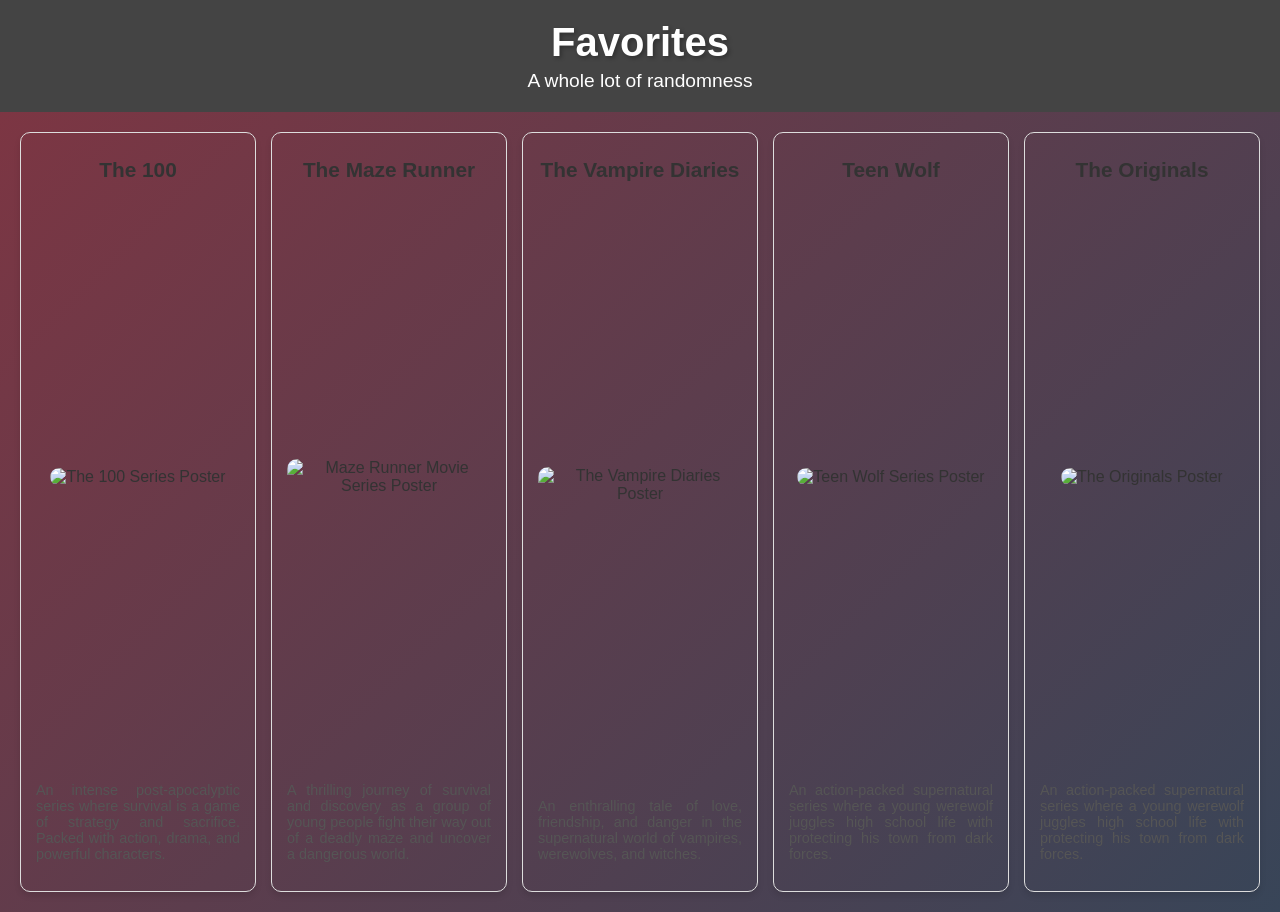
==== index.html @ d13589fd "Update index.html" ====
<!DOCTYPE html>
<html lang="en">
<head>
	<meta charset="UTF-8">
	<meta name="viewport" content="width=device-width, initial-scale=1.0">
	<title>My Favorite</title>
	<link rel="stylesheet" href="styles.css">
</head>
<body>
	<header>
		<h1>Favorites</h1>
		<p>A whole lot of randomness</p>
	</header>
	<main>
		<div class="grid-container">
			<section id="the-100">
				<h2>The 100</h2>
				<img src="the 100 poster.jpg" alt="The 100 Series Poster">
				<p>An intense post-apocalyptic series where survival is a game of strategy and sacrifice. Packed with action, drama, and powerful characters.</p>
			</section>
			
			<section id="maze-runner">
				<h2>The Maze Runner</h2>
				<img src="the maze runner poster.jpg" alt="Maze Runner Movie Series Poster">
				<p>A thrilling journey of survival and discovery as a group of young people fight their way out of a deadly maze and uncover a dangerous world.</p>
			</section>
	
			<section id="vampire-diaries">
				<h2>The Vampire Diaries</h2>
				<img src="the vampire diaries poster.jpg" alt="The Vampire Diaries Poster">
				<p>An enthralling tale of love, friendship, and danger in the supernatural world of vampires, werewolves, and witches.</p>
			</section>
	
			<section id="teen-wolf">
				<h2>Teen Wolf</h2>
				<img src="teen wolf poster.jpg" alt="Teen Wolf Series Poster">
				<p>An action-packed supernatural series where a young werewolf juggles high school life with protecting his town from dark forces.</p>
			</section>
	
			<section id="the-originals">
				<h2>The Originals</h2>
				<img src="the originals poster.jpg" alt="The Originals Poster">
				<p>An action-packed supernatural series where a young werewolf juggles high school life with protecting his town from dark forces.</p>
			</section>
		</div>
	</main>
</body>
</html>
---- styles.css ----
body {
  font-family: Arial, sans-serif;
  margin: 0;
  padding: 0;
  text-align: center;
  background: linear-gradient(135deg, #803542, #384558);
  color: #333;
  overflow: hidden;
}

header {
  background-color: #444;
  color: white;
  padding: 20px 0;
}

  header h1 {
  margin: 0;
  font-size: 2.5rem;
  text-shadow: 2px 2px 4px rgba(0, 0, 0, 0.3);
}

header p {
  margin: 5px 0 0;
  font-size: 1.2rem;
}

.grid-container {
  display: grid;
  grid-template-columns: repeat(auto-fit, minmax(200px, 1fr));
  gap: 15px;
  padding: 20px;
  max-width: 100vw;
  height: calc(100vh - 100px);
  overflow: hidden;
  box-sizing: border-box;
}

section {
  background: light brown ;
  border: 1px solid #ddd;
  border-radius: 10px;
  box-shadow: 0 4px 6px rgba(0, 0, 0, 0.1);
  padding: 15px;
  display: flex;
  flex-direction: column;
  justify-content: space-between;
  align-items: center;
  overflow: hidden;
}

section img {
  max-width: 100%;
  height: auto;
  border-radius: 10px;
}

section h2 {
  font-size: 1.3rem;
  margin: 10px 0 5px;
}

section p {
  font-size: 0.9rem;
  color: #555;
  text-align: justify;
}
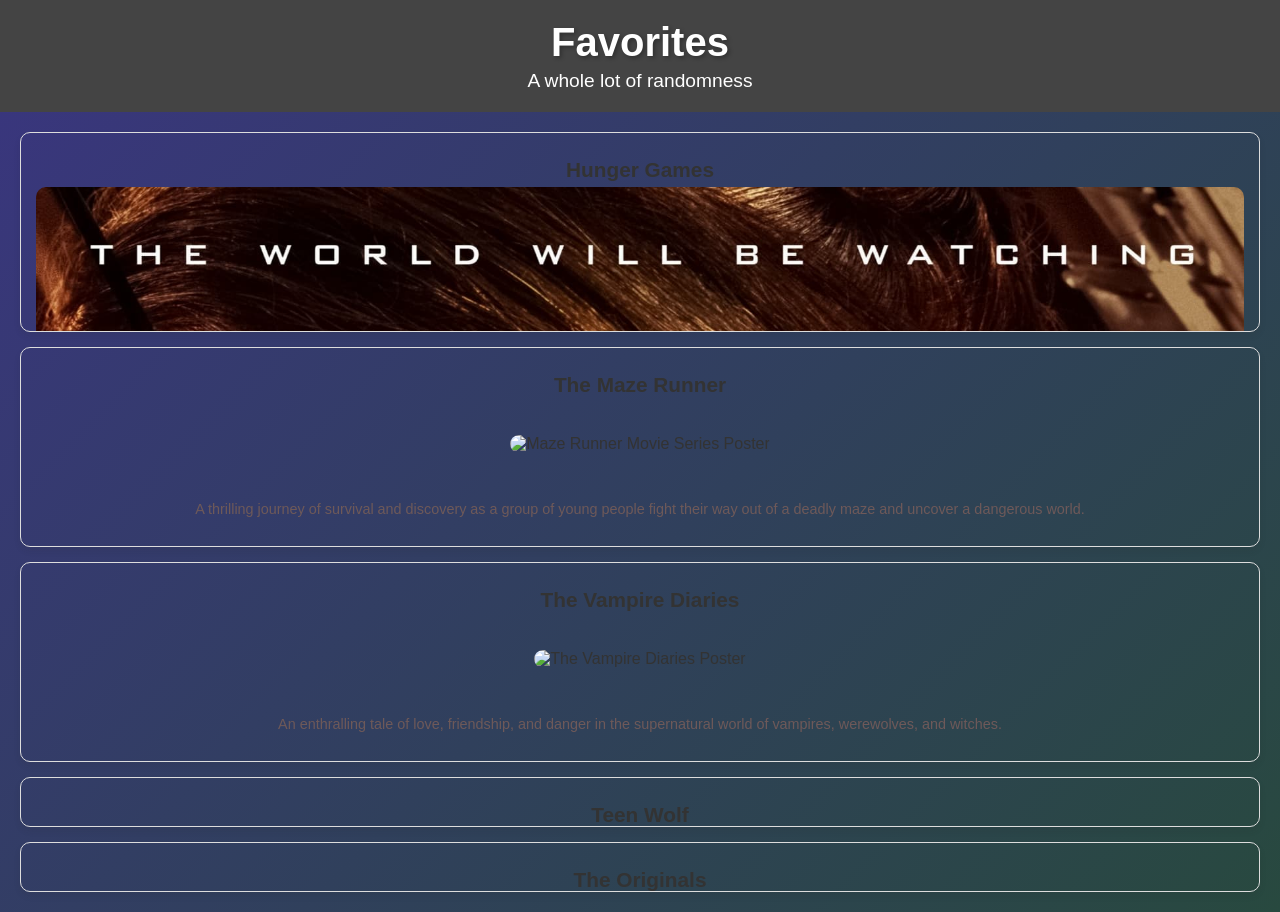
==== commit c720e8d7: "Update index.html" ====
--- a/index.html
+++ b/index.html
@@ -14,9 +14,9 @@
 	<main>
 		<div class="grid-container">
 			<section id="the-100">
-				<h2>The 100</h2>
-				<img src="the 100 poster.jpg" alt="The 100 Series Poster">
-				<p>An intense post-apocalyptic series where survival is a game of strategy and sacrifice. Packed with action, drama, and powerful characters.</p>
+				<h2>Hunger Games</h2>
+				<img src="Hunger Games.jpg" alt="Hunger Games Poster">
+				<p>In what was once North America, the Capitol of Panem maintains its hold on its 12 districts by forcing them each to select a boy and a girl, called Tributes, to compete in a nationally televised event called the Hunger Games. Every citizen must watch as the youths fight to the death until only one remains. District 12 Tribute Katniss Everdeen (Jennifer Lawrence) has little to rely on, other than her hunting skills and sharp instincts, in an arena where she must weigh survival against love.</p>
 			</section>
 			
 			<section id="maze-runner">
--- a/styles.css
+++ b/styles.css
@@ -3,7 +3,7 @@
   margin: 0;
   padding: 0;
   text-align: center;
-  background: linear-gradient(135deg, #803542, #384558);
+  background: linear-gradient(135deg, #3a3580, #28493f);
   color: #333;
   overflow: hidden;
 }
@@ -27,7 +27,7 @@
 
 .grid-container {
   display: grid;
-  grid-template-columns: repeat(auto-fit, minmax(200px, 1fr));
+  grid-template-rows: repeat(auto-fit, minmax(200px, 1fr));
   gap: 15px;
   padding: 20px;
   max-width: 100vw;
@@ -37,10 +37,10 @@
 }
 
 section {
-  background: light brown ;
+  background: light rgb(69, 42, 165) ;
   border: 1px solid #ddd;
   border-radius: 10px;
-  box-shadow: 0 4px 6px rgba(0, 0, 0, 0.1);
+  box-shadow: 0 4px 6px rgba(41, 40, 40, 0.1);
   padding: 15px;
   display: flex;
   flex-direction: column;
@@ -62,6 +62,6 @@
 
 section p {
   font-size: 0.9rem;
-  color: #555;
+  color: #6e5959;
   text-align: justify;
 }
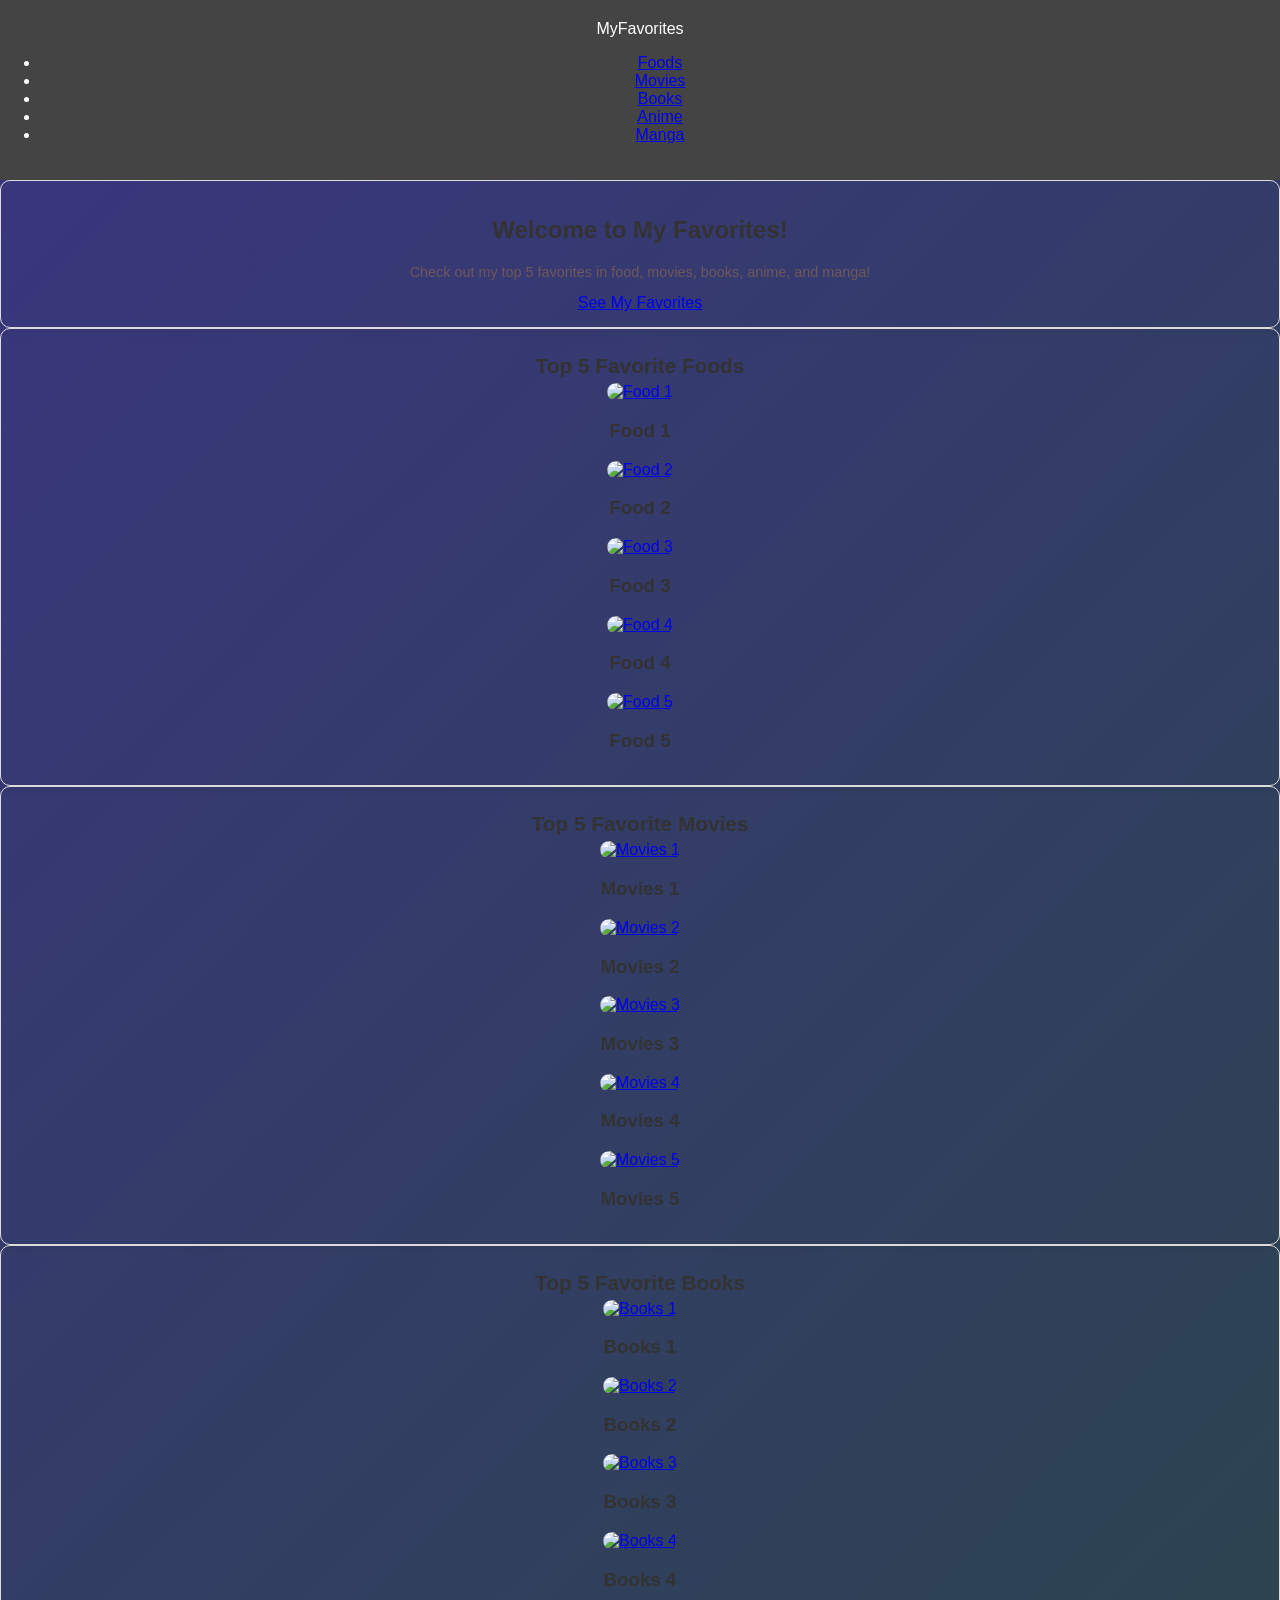
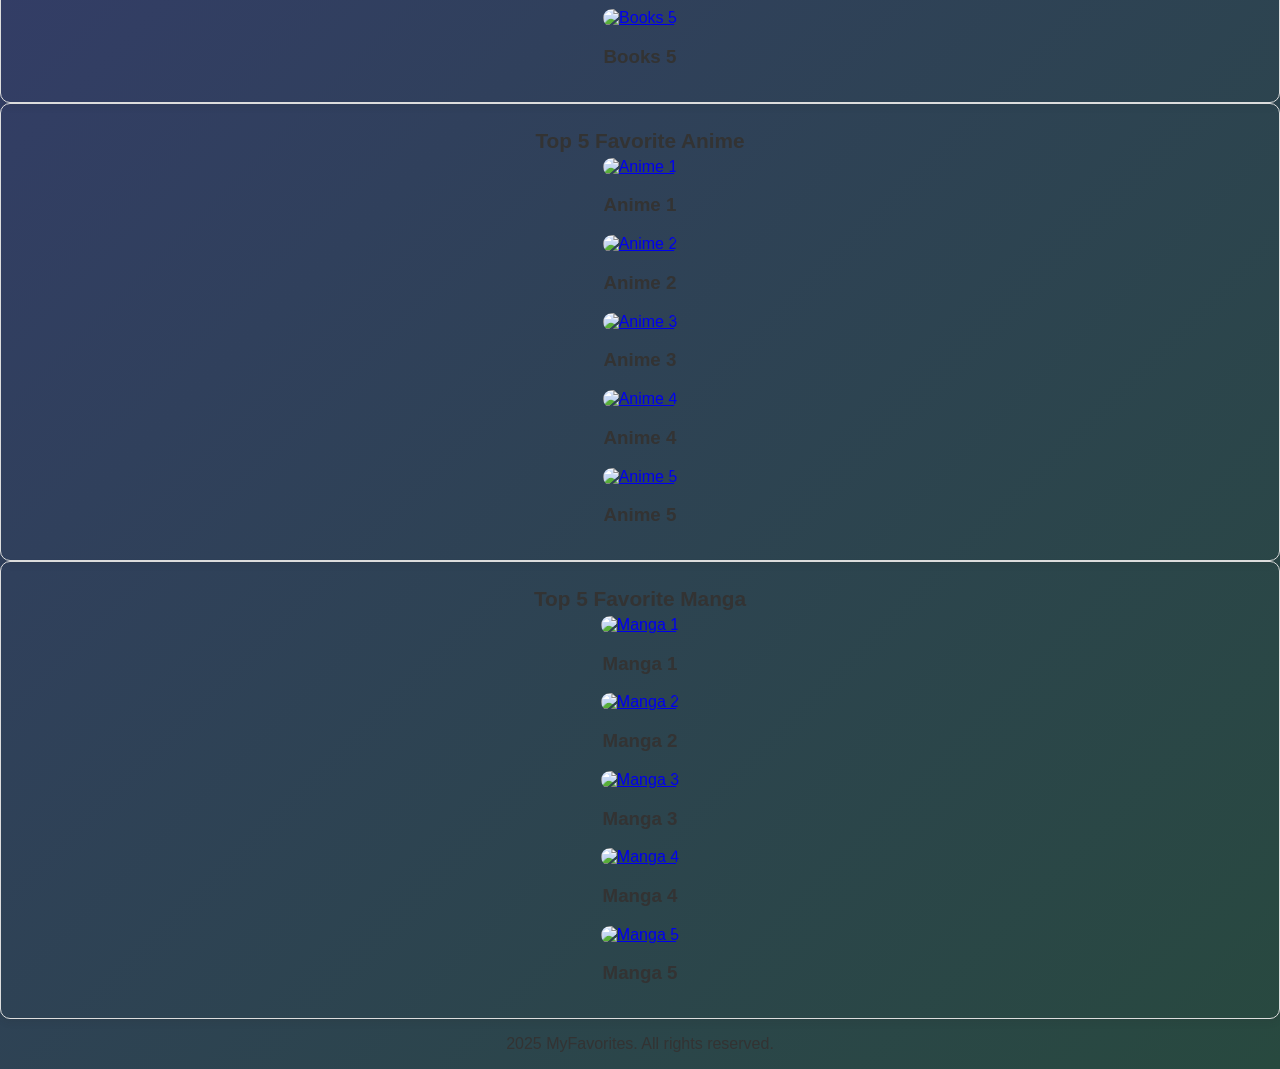
==== commit f6f34c35: "Update index.html" ====
--- a/index.html
+++ b/index.html
@@ -1,49 +1,174 @@
 <!DOCTYPE html>
 <html lang="en">
 <head>
-	<meta charset="UTF-8">
-	<meta name="viewport" content="width=device-width, initial-scale=1.0">
-	<title>My Favorite</title>
-	<link rel="stylesheet" href="styles.css">
+    <meta charset="UTF-8">
+    <meta name="viewport" content="width=device-width, initial-scale=1.0">
+    <meta http-equiv="X-UA-Compatible" content="ie=edge">
+    <title>My Favorites</title>
+    <link rel="stylesheet" href="styles.css">
 </head>
 <body>
-	<header>
-		<h1>Favorites</h1>
-		<p>A whole lot of randomness</p>
-	</header>
-	<main>
-		<div class="grid-container">
-			<section id="the-100">
-				<h2>Hunger Games</h2>
-				<img src="Hunger Games.jpg" alt="Hunger Games Poster">
-				<p>In what was once North America, the Capitol of Panem maintains its hold on its 12 districts by forcing them each to select a boy and a girl, called Tributes, to compete in a nationally televised event called the Hunger Games. Every citizen must watch as the youths fight to the death until only one remains. District 12 Tribute Katniss Everdeen (Jennifer Lawrence) has little to rely on, other than her hunting skills and sharp instincts, in an arena where she must weigh survival against love.</p>
-			</section>
-			
-			<section id="maze-runner">
-				<h2>The Maze Runner</h2>
-				<img src="the maze runner poster.jpg" alt="Maze Runner Movie Series Poster">
-				<p>A thrilling journey of survival and discovery as a group of young people fight their way out of a deadly maze and uncover a dangerous world.</p>
-			</section>
-	
-			<section id="vampire-diaries">
-				<h2>The Vampire Diaries</h2>
-				<img src="the vampire diaries poster.jpg" alt="The Vampire Diaries Poster">
-				<p>An enthralling tale of love, friendship, and danger in the supernatural world of vampires, werewolves, and witches.</p>
-			</section>
-	
-			<section id="teen-wolf">
-				<h2>Teen Wolf</h2>
-				<img src="teen wolf poster.jpg" alt="Teen Wolf Series Poster">
-				<p>An action-packed supernatural series where a young werewolf juggles high school life with protecting his town from dark forces.</p>
-			</section>
-	
-			<section id="the-originals">
-				<h2>The Originals</h2>
-				<img src="the originals poster.jpg" alt="The Originals Poster">
-				<p>An action-packed supernatural series where a young werewolf juggles high school life with protecting his town from dark forces.</p>
-			</section>
-		</div>
-	</main>
+    <!-- Navigation -->
+    <header>
+        <nav>
+            <div class="logo">MyFavorites</div>
+            <ul class="nav-links">
+                <li><a href="#foods">Foods</a></li>
+                <li><a href="#movies">Movies</a></li>
+                <li><a href="#books">Books</a></li>
+                <li><a href="#anime">Anime</a></li>
+                <li><a href="#manga">Manga</a></li>
+            </ul>
+        </nav>
+    </header>
+
+    <!-- Hero Section -->
+    <section class="hero">
+        <div class="hero-content">
+            <h1>Welcome to My Favorites!</h1>
+            <p>Check out my top 5 favorites in food, movies, books, anime, and manga!</p>
+            <a href="#foods" class="cta-btn">See My Favorites</a>
+        </div>
+    </section>
+
+    <!-- Foods Section -->
+    <section id="foods" class="favorites">
+        <h2>Top 5 Favorite Foods</h2>
+        <div class="favorites-grid">
+            <div class="favorite-card">
+                <a href="food1.html"><img src="https://via.placeholder.com/300" alt="Food 1"></a>
+                <h3>Food 1</h3>
+            </div>
+            <div class="favorite-card">
+                <a href="food2.html"><img src="https://via.placeholder.com/300" alt="Food 2"></a>
+                <h3>Food 2</h3>
+            </div>
+            <div class="favorite-card">
+                <a href="food3.html"><img src="https://via.placeholder.com/300" alt="Food 3"></a>
+                <h3>Food 3</h3>
+            </div>
+            <div class="favorite-card">
+                <a href="food4.html"><img src="https://via.placeholder.com/300" alt="Food 4"></a>
+                <h3>Food 4</h3>
+            </div>
+            <div class="favorite-card">
+                <a href="food5.html"><img src="https://via.placeholder.com/300" alt="Food 5"></a>
+                <h3>Food 5</h3>
+            </div>
+        </div>
+    </section>
+
+    <!-- Movies Section -->
+   <section id="movies" class="favorites">
+        <h2>Top 5 Favorite Movies</h2>
+        <div class="favorites-grid">
+            <div class="favorite-card">
+                <a href="movies1.html"><img src="https://via.placeholder.com/300" alt="Movies 1"></a>
+                <h3>Movies 1</h3>
+            </div>
+            <div class="favorite-card">
+                <a href="movies2.html"><img src="https://via.placeholder.com/300" alt="Movies 2"></a>
+                <h3>Movies 2</h3>
+            </div>
+            <div class="favorite-card">
+                <a href="movies3.html"><img src="https://via.placeholder.com/300" alt="Movies 3"></a>
+                <h3>Movies 3</h3>
+            </div>
+            <div class="favorite-card">
+                <a href="movies4.html"><img src="https://via.placeholder.com/300" alt="Movies 4"></a>
+                <h3>Movies 4</h3>
+            </div>
+            <div class="favorite-card">
+                <a href="movies5.html"><img src="https://via.placeholder.com/300" alt="Movies 5"></a>
+                <h3>Movies 5</h3>
+            </div>
+        </div>
+    </section>
+
+    <!-- Books Section -->
+    <section id="books" class="favorites">
+        <h2>Top 5 Favorite Books</h2>
+        <div class="favorites-grid">
+            <div class="favorite-card">
+                <a href="books1.html"><img src="https://via.placeholder.com/300" alt="Books 1"></a>
+                <h3>Books 1</h3>
+            </div>
+            <div class="favorite-card">
+                <a href="books2.html"><img src="https://via.placeholder.com/300" alt="Books 2"></a>
+                <h3>Books 2</h3>
+            </div>
+            <div class="favorite-card">
+                <a href="books3.html"><img src="https://via.placeholder.com/300" alt="Books 3"></a>
+                <h3>Books 3</h3>
+            </div>
+            <div class="favorite-card">
+                <a href="books4.html"><img src="https://via.placeholder.com/300" alt="Books 4"></a>
+                <h3>Books 4</h3>
+            </div>
+            <div class="favorite-card">
+                <a href="books5.html"><img src="https://via.placeholder.com/300" alt="Books 5"></a>
+                <h3>Books 5</h3>
+            </div>
+        </div>
+    </section>
+    
+    <!-- Anime Section -->
+   <section id="anime" class="favorites">
+        <h2>Top 5 Favorite Anime</h2>
+        <div class="favorites-grid">
+            <div class="favorite-card">
+                <a href="anime1.html"><img src="https://via.placeholder.com/300" alt="Anime 1"></a>
+                <h3>Anime 1</h3>
+            </div>
+            <div class="favorite-card">
+                <a href="anime2.html"><img src="https://via.placeholder.com/300" alt="Anime 2"></a>
+                <h3>Anime 2</h3>
+            </div>
+            <div class="favorite-card">
+                <a href="anime3.html"><img src="https://via.placeholder.com/300" alt="Anime 3"></a>
+                <h3>Anime 3</h3>
+            </div>
+            <div class="favorite-card">
+                <a href="anime4.html"><img src="https://via.placeholder.com/300" alt="Anime 4"></a>
+                <h3>Anime 4</h3>
+            </div>
+            <div class="favorite-card">
+                <a href="anime5.html"><img src="https://via.placeholder.com/300" alt="Anime 5"></a>
+                <h3>Anime 5</h3>
+            </div>
+        </div>
+    </section>
+
+    <!-- Manga Section -->
+    <section id="manga" class="favorites">
+        <h2>Top 5 Favorite Manga</h2>
+        <div class="favorites-grid">
+            <div class="favorite-card">
+                <a href="manga1.html"><img src="https://via.placeholder.com/300" alt="Manga 1"></a>
+                <h3>Manga 1</h3>
+            </div>
+            <div class="favorite-card">
+                <a href="manga2.html"><img src="https://via.placeholder.com/300" alt="Manga 2"></a>
+                <h3>Manga 2</h3>
+            </div>
+            <div class="favorite-card">
+                <a href="manga3.html"><img src="https://via.placeholder.com/300" alt="Manga 3"></a>
+                <h3>Manga 3</h3>
+            </div>
+            <div class="favorite-card">
+                <a href="manga4.html"><img src="https://via.placeholder.com/300" alt="Manga 4"></a>
+                <h3>Manga 4</h3>
+            </div>
+            <div class="favorite-card">
+                <a href="manga5.html"><img src="https://via.placeholder.com/300" alt="Manga 5"></a>
+                <h3>Manga 5</h3>
+            </div>
+        </div>
+    </section>
+
+    <!-- Footer -->
+    <footer>
+        <p>2025 MyFavorites. All rights reserved.</p>
+    </footer>
 </body>
 </html>
-   
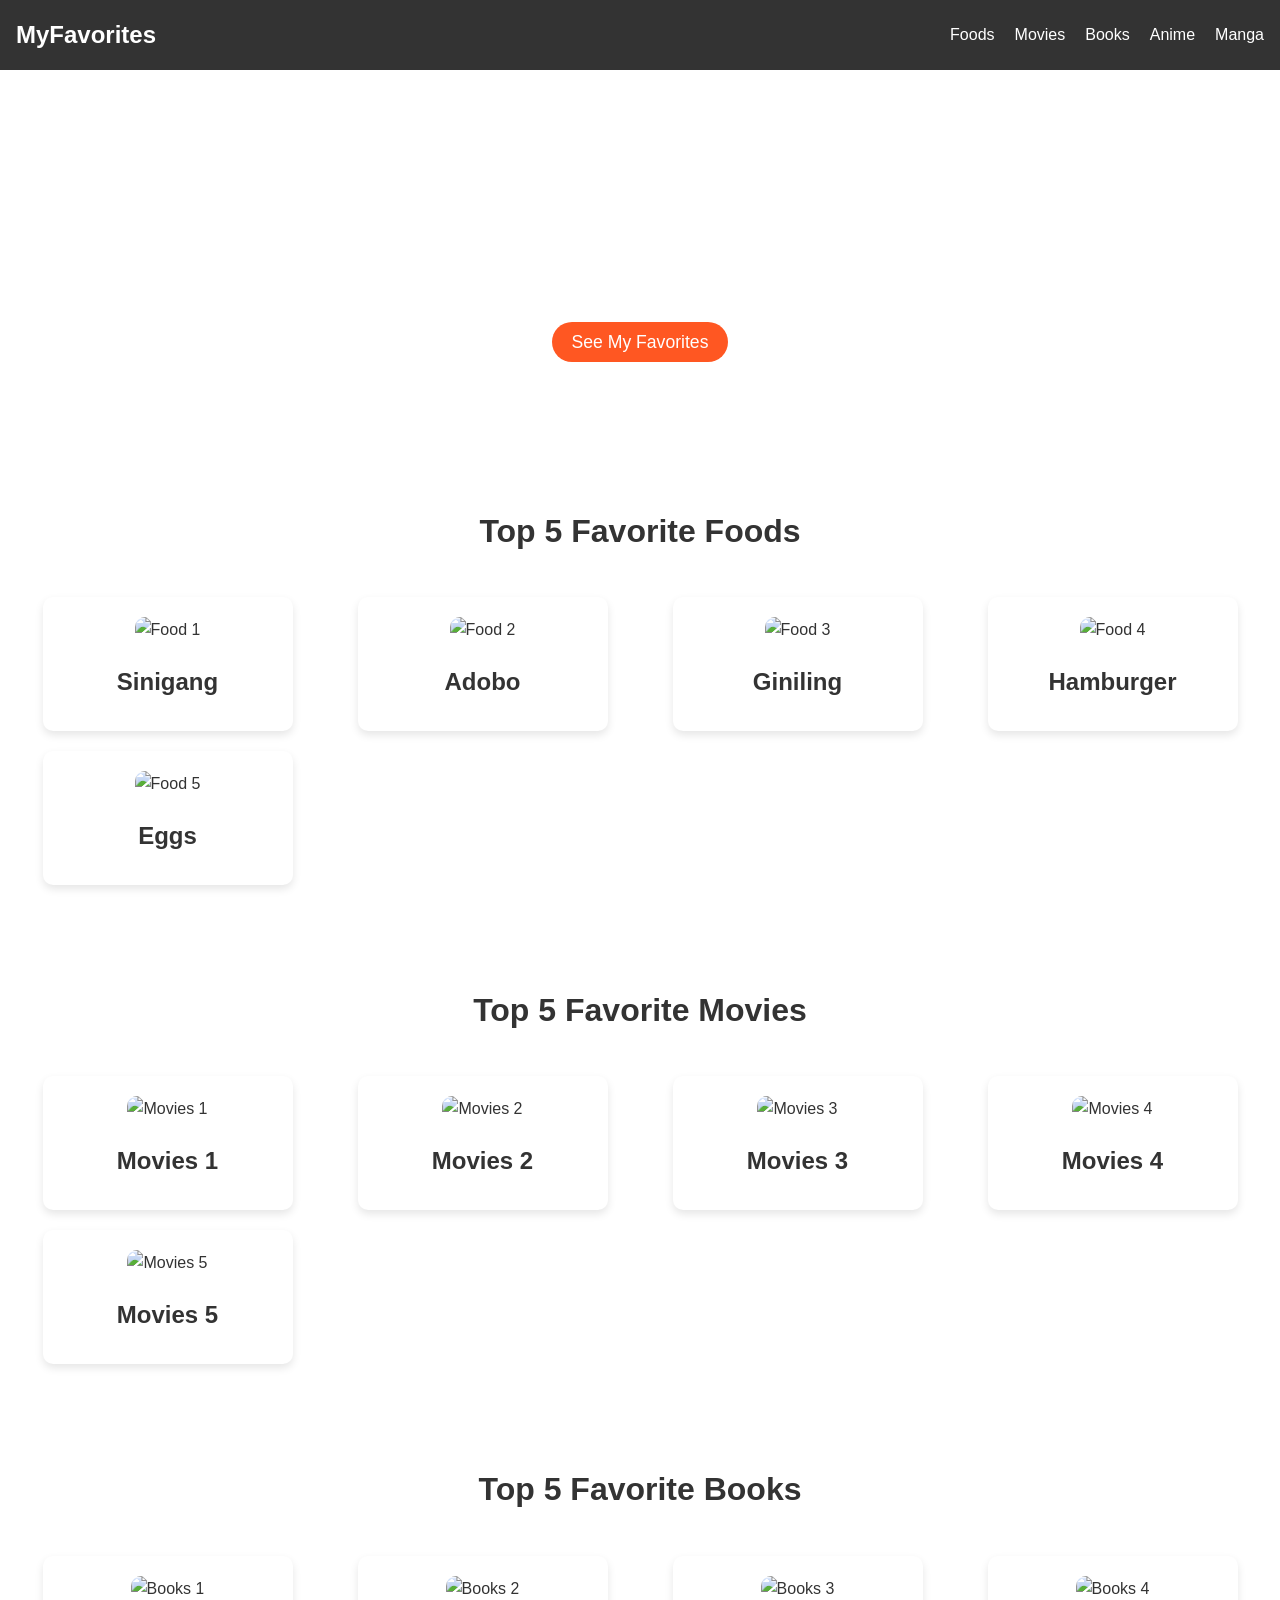
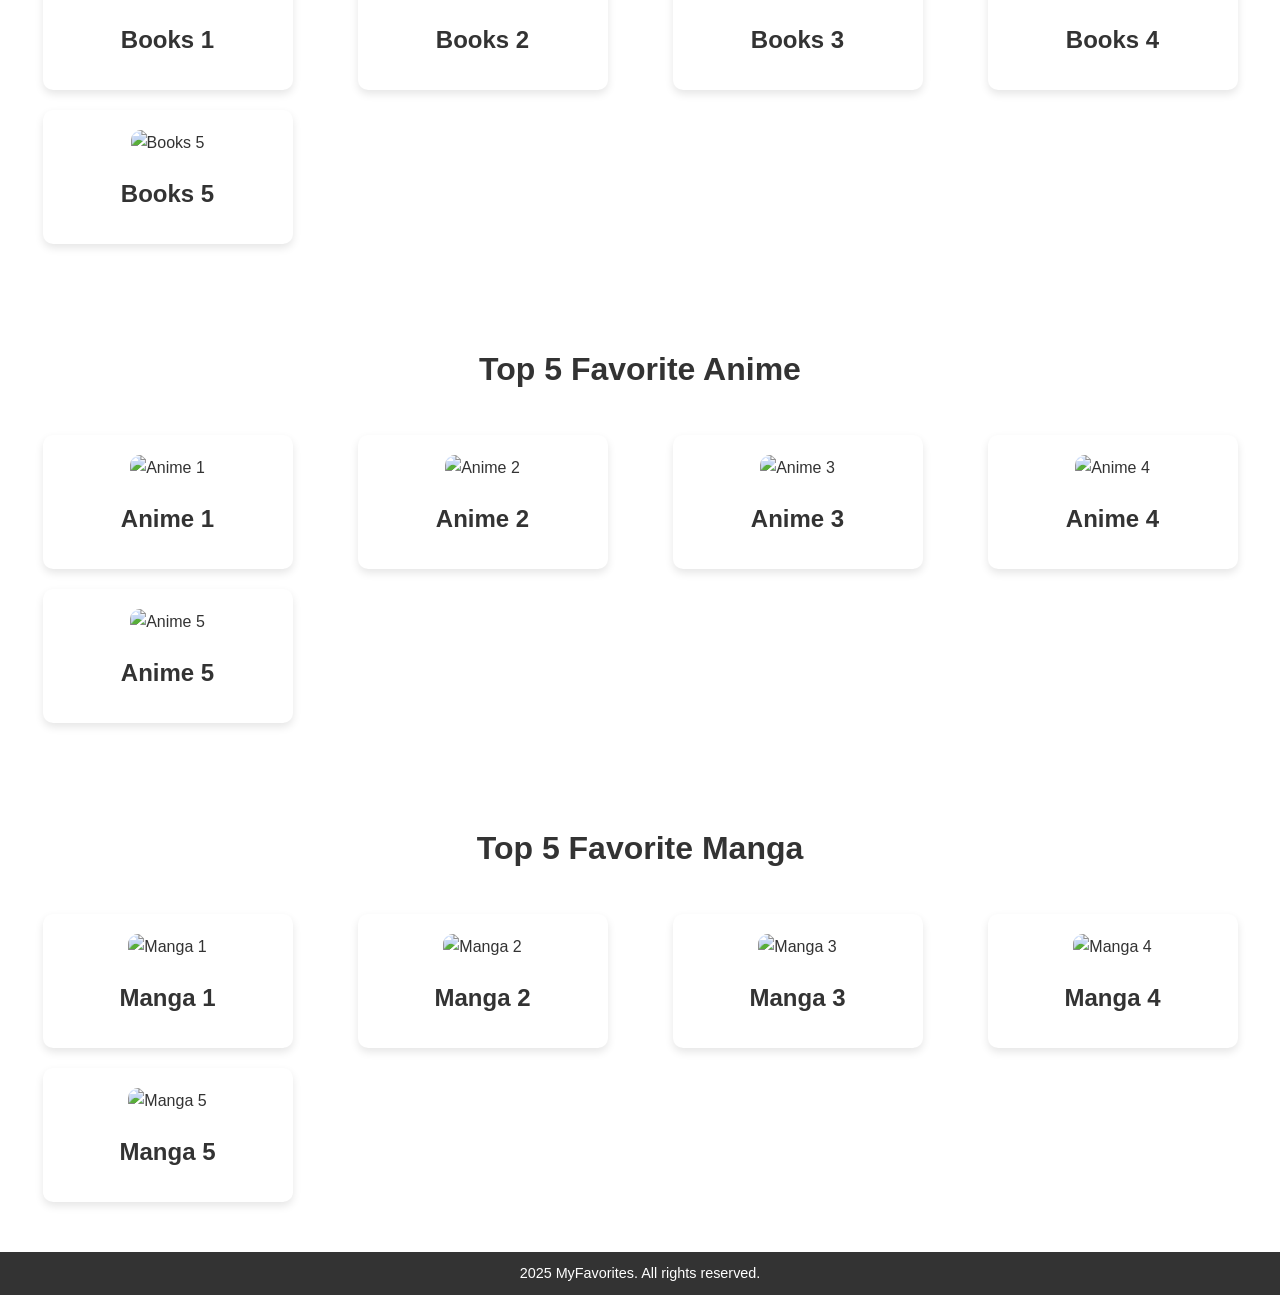
==== commit a57ce2b8: "Update index.html" ====
--- a/index.html
+++ b/index.html
@@ -37,23 +37,23 @@
         <div class="favorites-grid">
             <div class="favorite-card">
                 <a href="food1.html"><img src="https://via.placeholder.com/300" alt="Food 1"></a>
-                <h3>Food 1</h3>
+                <h3>Sinigang</h3>
             </div>
             <div class="favorite-card">
                 <a href="food2.html"><img src="https://via.placeholder.com/300" alt="Food 2"></a>
-                <h3>Food 2</h3>
+                <h3>Adobo</h3>
             </div>
             <div class="favorite-card">
                 <a href="food3.html"><img src="https://via.placeholder.com/300" alt="Food 3"></a>
-                <h3>Food 3</h3>
+                <h3>Giniling</h3>
             </div>
             <div class="favorite-card">
                 <a href="food4.html"><img src="https://via.placeholder.com/300" alt="Food 4"></a>
-                <h3>Food 4</h3>
+                <h3>Hamburger</h3>
             </div>
             <div class="favorite-card">
                 <a href="food5.html"><img src="https://via.placeholder.com/300" alt="Food 5"></a>
-                <h3>Food 5</h3>
+                <h3>Eggs</h3>
             </div>
         </div>
     </section>
--- a/styles.css
+++ b/styles.css
@@ -1,67 +1,153 @@
-body {
-  font-family: Arial, sans-serif;
-  margin: 0;
-  padding: 0;
-  text-align: center;
-  background: linear-gradient(135deg, #3a3580, #28493f);
-  color: #333;
-  overflow: hidden;
+/* General Styles */
+* {
+    margin: 0;
+    padding: 0;
+    box-sizing: border-box;
 }
 
-header {
-  background-color: #444;
-  color: white;
-  padding: 20px 0;
+body {
+    font-family: Arial, sans-serif;
+    line-height: 1.6;
+    color: #333;
 }
 
-  header h1 {
-  margin: 0;
-  font-size: 2.5rem;
-  text-shadow: 2px 2px 4px rgba(0, 0, 0, 0.3);
+a {
+    text-decoration: none;
+    color: inherit;
 }
 
-header p {
-  margin: 5px 0 0;
-  font-size: 1.2rem;
+/* Header */
+header {
+    background-color: #333;
+    color: white;
+    padding: 1rem;
 }
 
-.grid-container {
-  display: grid;
-  grid-template-rows: repeat(auto-fit, minmax(200px, 1fr));
-  gap: 15px;
-  padding: 20px;
-  max-width: 100vw;
-  height: calc(100vh - 100px);
-  overflow: hidden;
-  box-sizing: border-box;
+header nav {
+    display: flex;
+    justify-content: space-between;
+    align-items: center;
 }
 
-section {
-  background: light rgb(69, 42, 165) ;
-  border: 1px solid #ddd;
-  border-radius: 10px;
-  box-shadow: 0 4px 6px rgba(41, 40, 40, 0.1);
-  padding: 15px;
-  display: flex;
-  flex-direction: column;
-  justify-content: space-between;
-  align-items: center;
-  overflow: hidden;
+header .logo {
+    font-size: 1.5rem;
+    font-weight: bold;
 }
 
-section img {
-  max-width: 100%;
-  height: auto;
-  border-radius: 10px;
+header .nav-links {
+    list-style-type: none;
+    display: flex;
 }
 
-section h2 {
-  font-size: 1.3rem;
-  margin: 10px 0 5px;
+header .nav-links li {
+    margin-left: 20px;
 }
 
-section p {
-  font-size: 0.9rem;
-  color: #6e5959;
-  text-align: justify;
+header .nav-links a {
+    color: white;
+    font-size: 1rem;
 }
+
+/* Hero Section */
+.hero {
+    background-image: url('https://via.placeholder.com/1600x600');
+    background-size: cover;
+    color: white;
+    text-align: center;
+    padding: 100px 20px;
+}
+
+.hero h1 {
+    font-size: 3rem;
+    margin-bottom: 20px;
+}
+
+.hero p {
+    font-size: 1.2rem;
+    margin-bottom: 30px;
+}
+
+.hero .cta-btn {
+    background-color: #ff5722;
+    color: white;
+    padding: 10px 20px;
+    border-radius: 30px;
+    font-size: 1.1rem;
+}
+
+/* Favorites Section */
+.favorites {
+    padding: 50px 20px;
+    text-align: center;
+}
+
+.favorites h2 {
+    font-size: 2rem;
+    margin-bottom: 40px;
+}
+
+.favorites-grid {
+    display: grid;
+    grid-template-columns: repeat(auto-fill, minmax(250px, 1fr));
+    gap: 20px;
+    justify-items: center;
+}
+
+.favorite-card {
+    background-color: white;
+    border-radius: 10px;
+    padding: 20px;
+    box-shadow: 0 4px 8px rgba(0, 0, 0, 0.1);
+    width: 250px;
+    text-align: center;
+}
+
+.favorite-card img {
+    width: 100%;
+    border-radius: 10px;
+    margin-bottom: 20px;
+}
+
+.favorite-card h3 {
+    font-size: 1.5rem;
+    margin-bottom: 10px;
+}
+
+.favorite-card p {
+    font-size: 1rem;
+}
+
+/* Additional Style for Favorite Detail Pages */
+.favorite-detail {
+    padding: 50px 20px;
+    text-align: center;
+}
+
+.favorite-detail img {
+    width: 70%;
+    max-width: 500px;
+    margin-bottom: 20px;
+}
+
+.favorite-detail p {
+    font-size: 1.2rem;
+    margin-bottom: 20px;
+}
+
+.favorite-detail .back-btn {
+    background-color: #ff5722;
+    color: white;
+    padding: 10px 20px;
+    border-radius: 30px;
+    text-decoration: none;
+    font-size: 1.1rem;
+}
+
+/* Footer */
+footer {
+    background-color: #333;
+    color: white;
+    text-align: center;
+    padding: 10px;
+    font-size: 0.9rem;
+}
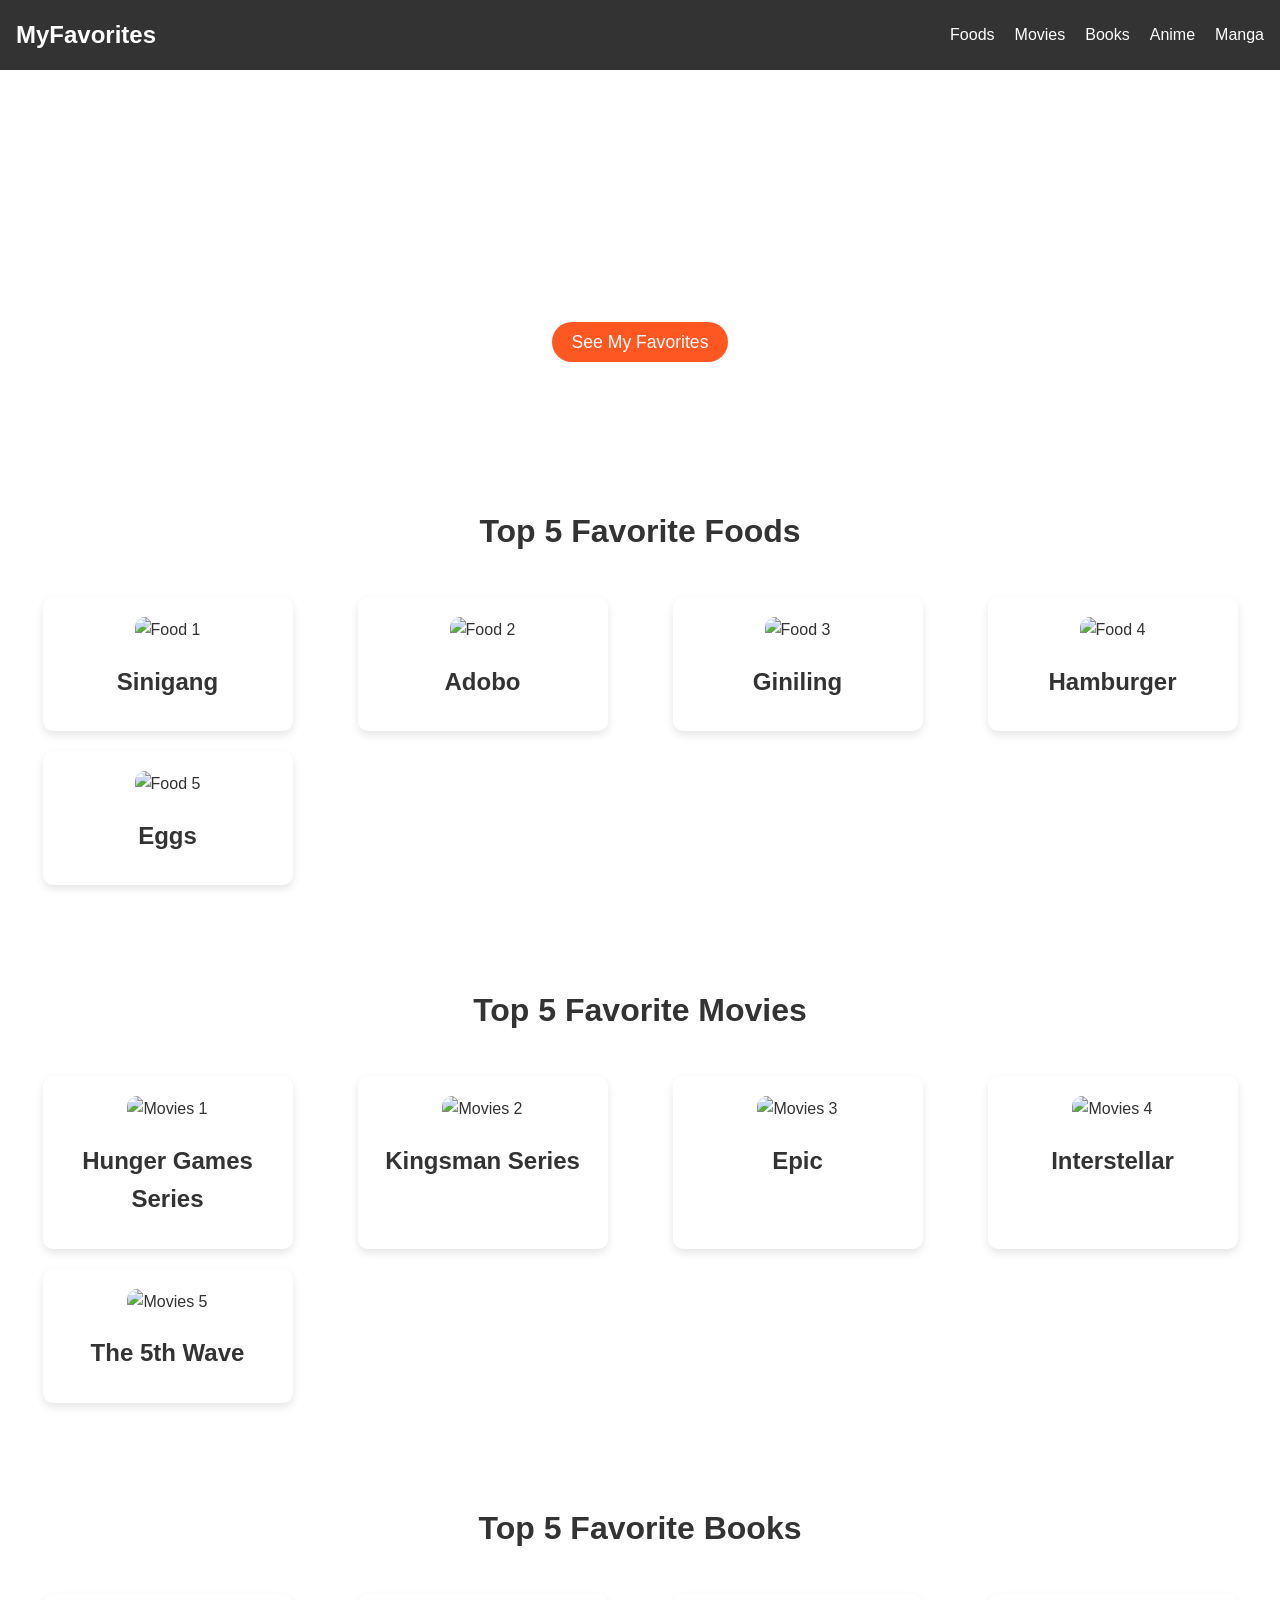
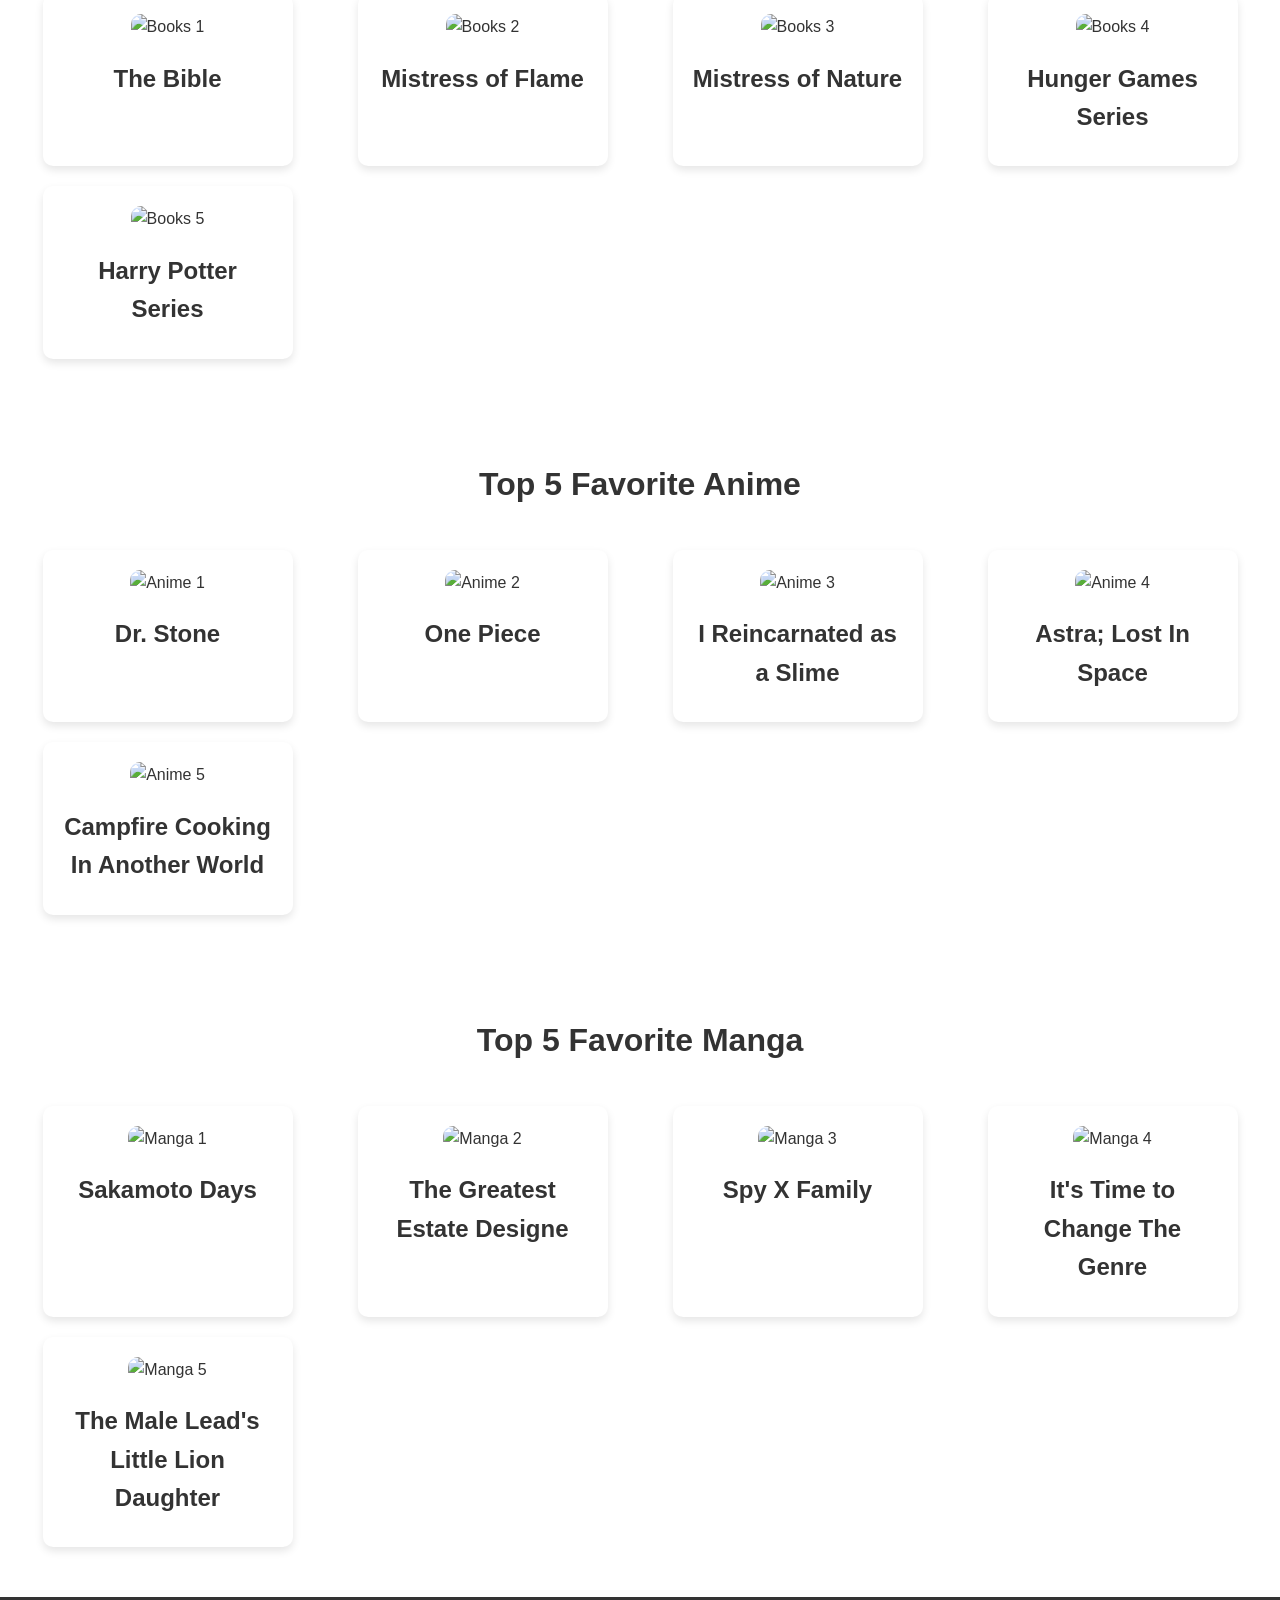
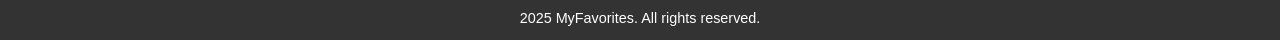
==== commit 1a464ee6: "Update index.html" ====
--- a/index.html
+++ b/index.html
@@ -64,23 +64,23 @@
         <div class="favorites-grid">
             <div class="favorite-card">
                 <a href="movies1.html"><img src="https://via.placeholder.com/300" alt="Movies 1"></a>
-                <h3>Movies 1</h3>
+                <h3>Hunger Games Series</h3>
             </div>
             <div class="favorite-card">
                 <a href="movies2.html"><img src="https://via.placeholder.com/300" alt="Movies 2"></a>
-                <h3>Movies 2</h3>
+                <h3>Kingsman Series</h3>
             </div>
             <div class="favorite-card">
                 <a href="movies3.html"><img src="https://via.placeholder.com/300" alt="Movies 3"></a>
-                <h3>Movies 3</h3>
+                <h3>Epic</h3>
             </div>
             <div class="favorite-card">
                 <a href="movies4.html"><img src="https://via.placeholder.com/300" alt="Movies 4"></a>
-                <h3>Movies 4</h3>
+                <h3>Interstellar</h3>
             </div>
             <div class="favorite-card">
                 <a href="movies5.html"><img src="https://via.placeholder.com/300" alt="Movies 5"></a>
-                <h3>Movies 5</h3>
+                <h3>The 5th Wave</h3>
             </div>
         </div>
     </section>
@@ -91,23 +91,23 @@
         <div class="favorites-grid">
             <div class="favorite-card">
                 <a href="books1.html"><img src="https://via.placeholder.com/300" alt="Books 1"></a>
-                <h3>Books 1</h3>
+                <h3>The Bible</h3>
             </div>
             <div class="favorite-card">
                 <a href="books2.html"><img src="https://via.placeholder.com/300" alt="Books 2"></a>
-                <h3>Books 2</h3>
+                <h3>Mistress of Flame</h3>
             </div>
             <div class="favorite-card">
                 <a href="books3.html"><img src="https://via.placeholder.com/300" alt="Books 3"></a>
-                <h3>Books 3</h3>
+                <h3>Mistress of Nature</h3>
             </div>
             <div class="favorite-card">
                 <a href="books4.html"><img src="https://via.placeholder.com/300" alt="Books 4"></a>
-                <h3>Books 4</h3>
+                <h3>Hunger Games Series</h3>
             </div>
             <div class="favorite-card">
                 <a href="books5.html"><img src="https://via.placeholder.com/300" alt="Books 5"></a>
-                <h3>Books 5</h3>
+                <h3>Harry Potter Series</h3>
             </div>
         </div>
     </section>
@@ -118,23 +118,23 @@
         <div class="favorites-grid">
             <div class="favorite-card">
                 <a href="anime1.html"><img src="https://via.placeholder.com/300" alt="Anime 1"></a>
-                <h3>Anime 1</h3>
+                <h3>Dr. Stone</h3>
             </div>
             <div class="favorite-card">
                 <a href="anime2.html"><img src="https://via.placeholder.com/300" alt="Anime 2"></a>
-                <h3>Anime 2</h3>
+                <h3>One Piece</h3>
             </div>
             <div class="favorite-card">
                 <a href="anime3.html"><img src="https://via.placeholder.com/300" alt="Anime 3"></a>
-                <h3>Anime 3</h3>
+                <h3>I Reincarnated as a Slime</h3>
             </div>
             <div class="favorite-card">
                 <a href="anime4.html"><img src="https://via.placeholder.com/300" alt="Anime 4"></a>
-                <h3>Anime 4</h3>
+                <h3>Astra; Lost In Space</h3>
             </div>
             <div class="favorite-card">
                 <a href="anime5.html"><img src="https://via.placeholder.com/300" alt="Anime 5"></a>
-                <h3>Anime 5</h3>
+                <h3>Campfire Cooking In Another World</h3>
             </div>
         </div>
     </section>
@@ -145,23 +145,23 @@
         <div class="favorites-grid">
             <div class="favorite-card">
                 <a href="manga1.html"><img src="https://via.placeholder.com/300" alt="Manga 1"></a>
-                <h3>Manga 1</h3>
+                <h3>Sakamoto Days</h3>
             </div>
             <div class="favorite-card">
                 <a href="manga2.html"><img src="https://via.placeholder.com/300" alt="Manga 2"></a>
-                <h3>Manga 2</h3>
+                <h3>The Greatest Estate Designe</h3>
             </div>
             <div class="favorite-card">
                 <a href="manga3.html"><img src="https://via.placeholder.com/300" alt="Manga 3"></a>
-                <h3>Manga 3</h3>
+                <h3>Spy X Family</h3>
             </div>
             <div class="favorite-card">
                 <a href="manga4.html"><img src="https://via.placeholder.com/300" alt="Manga 4"></a>
-                <h3>Manga 4</h3>
+                <h3>It's Time to Change The Genre</h3>
             </div>
             <div class="favorite-card">
                 <a href="manga5.html"><img src="https://via.placeholder.com/300" alt="Manga 5"></a>
-                <h3>Manga 5</h3>
+                <h3>The Male Lead's Little Lion Daughter</h3>
             </div>
         </div>
     </section>
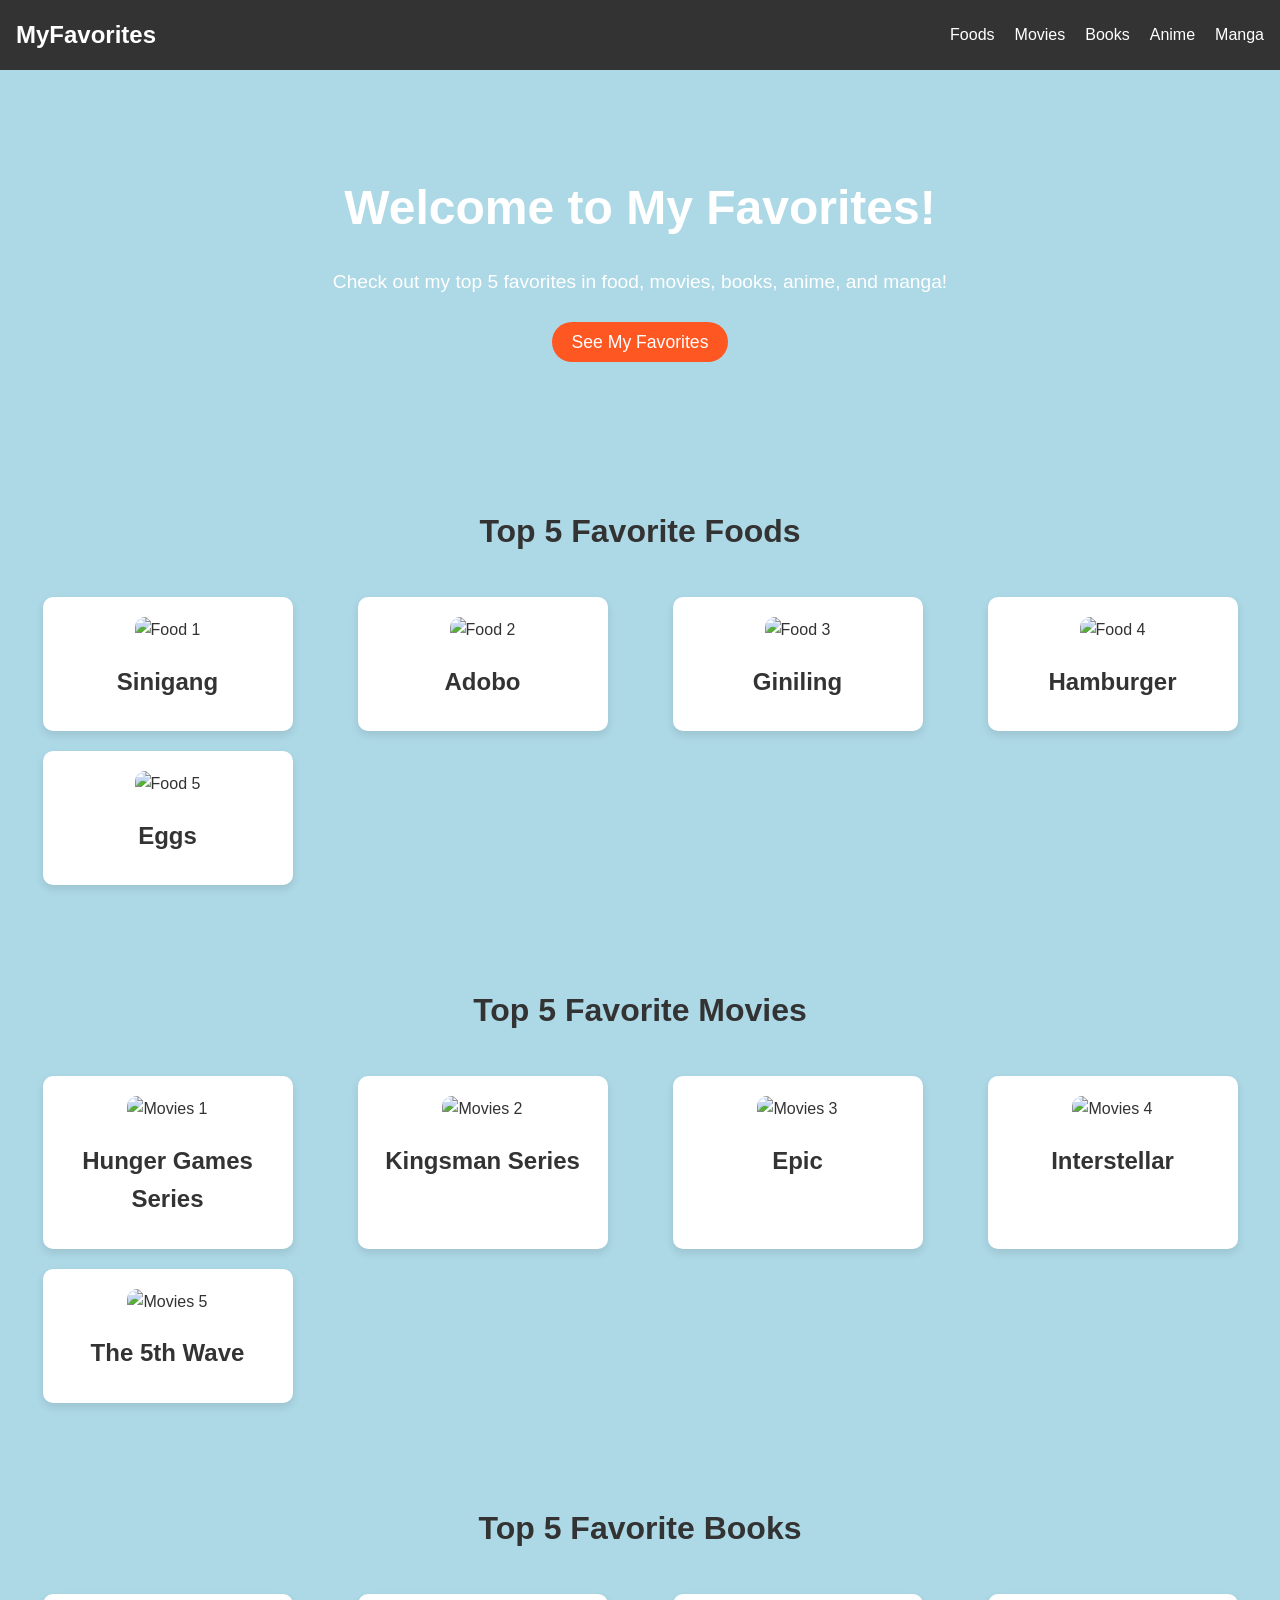
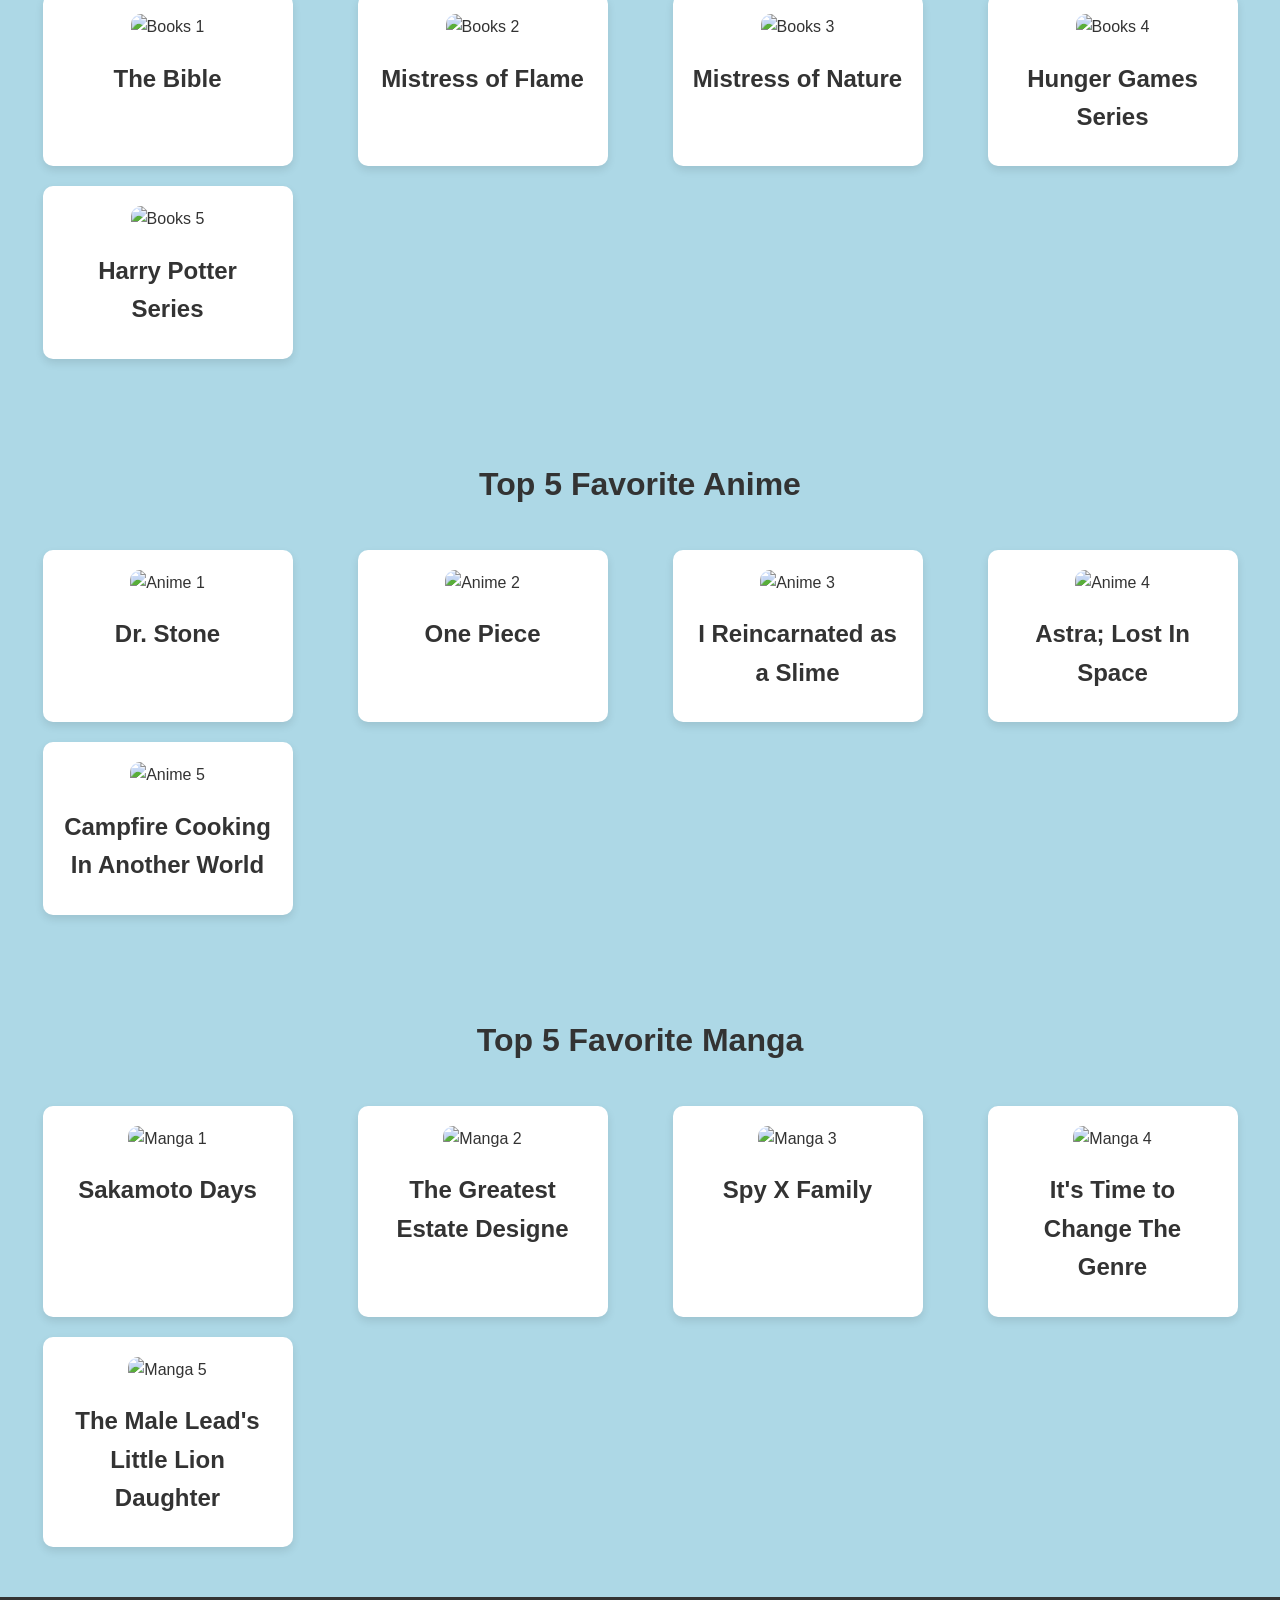
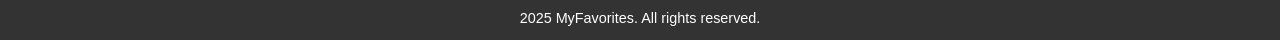
==== commit a3b4df66: "Update index.html" ====
--- a/index.html
+++ b/index.html
@@ -7,7 +7,7 @@
     <title>My Favorites</title>
     <link rel="stylesheet" href="styles.css">
 </head>
-<body>
+<body style="background-color: lightblue;">
     <!-- Navigation -->
     <header>
         <nav>
@@ -36,23 +36,23 @@
         <h2>Top 5 Favorite Foods</h2>
         <div class="favorites-grid">
             <div class="favorite-card">
-                <a href="food1.html"><img src="https://via.placeholder.com/300" alt="Food 1"></a>
+                <a href="FOOD/food1.html"><img src="https://www.google.com/imgres?q=sinigang&imgurl=https%3A%2F%2Fwww.kawalingpinoy.com%2Fwp-content%2Fuploads%2F2013%2F01%2Fsinigang-baboy-7.jpg&imgrefurl=https%3A%2F%2Fwww.kawalingpinoy.com%2Fsinigang-na-baboy%2F&docid=VpljqT6NgfGLTM&tbnid=-L8pDk0PmOgFVM&vet=12ahUKEwiW-vbL8pSLAxVfb_UHHU_HHWgQM3oECBcQAA..i&w=1200&h=1600&hcb=2&ved=2ahUKEwiW-vbL8pSLAxVfb_UHHU_HHWgQM3oECBcQAA" alt="Food 1"></a>
                 <h3>Sinigang</h3>
             </div>
             <div class="favorite-card">
-                <a href="food2.html"><img src="https://via.placeholder.com/300" alt="Food 2"></a>
+                <a href="FOOD/food2.html"><img src="https://www.google.com/imgres?q=adobo&imgurl=https%3A%2F%2Ffood.fnr.sndimg.com%2Fcontent%2Fdam%2Fimages%2Ffood%2Ffullset%2F2024%2F07%2F29%2FCHICKEN_ADOBO_H_f.jpg.rend.hgtvcom.616.462.suffix%2F1722282685644.webp&imgrefurl=https%3A%2F%2Fwww.foodnetwork.com%2Frecipes%2Ffood-network-kitchen%2Fchicken-adobo-1-19707042&docid=gtxIN7I99vCPJM&tbnid=SZeUbbMvuQLW1M&vet=12iD3XhCQfYF5sf6FaMrzrGFxzrKJ4u85L..i&w=616&h=462&hcb=2&ved=2ahUKEwj8o9vv8pSLAxXLha8BHbJjAogQM3oECCUQAA" alt="Food 2"></a>
                 <h3>Adobo</h3>
             </div>
             <div class="favorite-card">
-                <a href="food3.html"><img src="https://via.placeholder.com/300" alt="Food 3"></a>
+                <a href="FOOD/food3.html"><img src="https://www.google.com/imgres?q=giniling&imgurl=https%3A%2F%2Ffoodandjourneys.net%2Fwp-content%2Fuploads%2F2023%2F12%2FPork-Giniling-with-Eggs-FTR1.jpg&imgrefurl=https%3A%2F%2Ffoodandjourneys.net%2Fpork-giniling%2F&docid=nGxSBxoGSU2cIM&tbnid=zaeWqL0t5V0CfM&vet=12ahUKEwjoo-T68pSLAxVhZ_UHHTcCOjkQM3oECGwQAA..i&w=1200&h=1200&hcb=2&ved=2ahUKEwjoo-T68pSLAxVhZ_UHHTcCOjkQM3oECGwQAA" alt="Food 3"></a>
                 <h3>Giniling</h3>
             </div>
             <div class="favorite-card">
-                <a href="food4.html"><img src="https://via.placeholder.com/300" alt="Food 4"></a>
+                <a href="FOOD/food4.html"><img src="https://www.google.com/imgres?q=hamburger&imgurl=https%3A%2F%2Farc-anglerfish-washpost-prod-washpost.s3.amazonaws.com%2Fpublic%2FM6HASPARCZHYNN4XTUYT7H6PTE.jpg&imgrefurl=https%3A%2F%2Fwww.washingtonpost.com%2Frecipes%2Fclassic-grilled-hamburger%2F&docid=Y9kEsObK0ztTmM&tbnid=kVUnhFqa2OA1qM&vet=12ahUKEwjE6oeF85SLAxX2ja8BHW1FEbMQM3oECGEQAA..i&w=3600&h=2400&hcb=2&ved=2ahUKEwjE6oeF85SLAxX2ja8BHW1FEbMQM3oECGEQAA" alt="Food 4"></a>
                 <h3>Hamburger</h3>
             </div>
             <div class="favorite-card">
-                <a href="food5.html"><img src="https://via.placeholder.com/300" alt="Food 5"></a>
+                <a href="FOOD/food5.html"><img src="https://www.google.com/imgres?q=eggs&imgurl=https%3A%2F%2Fwww.allrecipes.com%2Fthmb%2FT_u5Lj90KhehlKfVqY43TTHQRzE%3D%2F0x512%2Ffilters%3Ano_upscale()%3Amax_bytes(150000)%3Astrip_icc()%2FAR-57459-oven-scrambled-eggs-DDMFS-4x3-step-Beauty-f31f2904bb3a4eee80ed3e135436cc77.jpg&imgrefurl=https%3A%2F%2Fwww.allrecipes.com%2Frecipe%2F57459%2Foven-scrambled-eggs%2F&docid=5YSSFSgBDeVTdM&tbnid=NYQalmokJ0BjdM&vet=12ahUKEwic1-uP85SLAxWBUvUHHccxCmkQM3oECH8QAA..i&w=683&h=512&hcb=2&ved=2ahUKEwic1-uP85SLAxWBUvUHHccxCmkQM3oECH8QAA" alt="Food 5"></a>
                 <h3>Eggs</h3>
             </div>
         </div>
@@ -63,23 +63,23 @@
         <h2>Top 5 Favorite Movies</h2>
         <div class="favorites-grid">
             <div class="favorite-card">
-                <a href="movies1.html"><img src="https://via.placeholder.com/300" alt="Movies 1"></a>
+                <a href="MOVIES/movies1.html"><img src="https://www.google.com/imgres?q=hunger%20games&imgurl=https%3A%2F%2Fm.media-amazon.com%2Fimages%2FM%2FMV5BMTcxNDI2NDAzNl5BMl5BanBnXkFtZTgwODM3MTc2MjE%40._V1_.jpg&imgrefurl=https%3A%2F%2Fwww.imdb.com%2Ftitle%2Ftt1392170%2F&docid=Q3IUjvu7u1sWHM&tbnid=LZkVnhI_YDpLAM&vet=12ahUKEwi5suie85SLAxX6UfUHHfBvJtkQM3oECBgQAA..i&w=1347&h=2048&hcb=2&ved=2ahUKEwi5suie85SLAxX6UfUHHfBvJtkQM3oECBgQAA" alt="Movies 1"></a>
                 <h3>Hunger Games Series</h3>
             </div>
             <div class="favorite-card">
-                <a href="movies2.html"><img src="https://via.placeholder.com/300" alt="Movies 2"></a>
+                <a href="MOVIES/movies2.html"><img src="https://www.google.com/imgres?q=kingsman%20series&imgurl=https%3A%2F%2Fupload.wikimedia.org%2Fwikipedia%2Fen%2F8%2F8b%2FKingsman_The_Secret_Service_poster.jpg&imgrefurl=https%3A%2F%2Fen.wikipedia.org%2Fwiki%2FKingsman%3A_The_Secret_Service&docid=dTIH-1hEH3I0_M&tbnid=z53hNNDponZdNM&vet=12ahUKEwiX7cOt85SLAxXPi68BHWpDAC4QM3oECBoQAA..i&w=247&h=370&hcb=2&ved=2ahUKEwiX7cOt85SLAxXPi68BHWpDAC4QM3oECBoQAA" alt="Movies 2"></a>
                 <h3>Kingsman Series</h3>
             </div>
             <div class="favorite-card">
-                <a href="movies3.html"><img src="https://via.placeholder.com/300" alt="Movies 3"></a>
+                <a href="MOVIES/movies3.html"><img src="https://www.google.com/imgres?q=epic%20animated%20movie&imgurl=https%3A%2F%2Fm.media-amazon.com%2Fimages%2FM%2FMV5BMTgyNDYwNzE5NV5BMl5BanBnXkFtZTcwMzUyODM5OA%40%40._V1_.jpg&imgrefurl=https%3A%2F%2Fwww.imdb.com%2Ftitle%2Ftt0848537%2F&docid=NS4TpGqRb-Ui_M&tbnid=w7VEMEBSstN0BM&vet=12ahUKEwid1Li385SLAxU0cvUHHaGTG-AQM3oECBkQAA..i&w=1389&h=2048&hcb=2&ved=2ahUKEwid1Li385SLAxU0cvUHHaGTG-AQM3oECBkQAA" alt="Movies 3"></a>
                 <h3>Epic</h3>
             </div>
             <div class="favorite-card">
-                <a href="movies4.html"><img src="https://via.placeholder.com/300" alt="Movies 4"></a>
+                <a href="MOVIES/movies4.html"><img src="https://www.google.com/imgres?q=interstellar&imgurl=https%3A%2F%2Fresizing.flixster.com%2F-XZAfHZM39UwaGJIFWKAE8fS0ak%3D%2Fv3%2Ft%2Fassets%2Fp10543523_p_v8_as.jpg&imgrefurl=https%3A%2F%2Fwww.rottentomatoes.com%2Fm%2Finterstellar_2014&docid=ZuJPd4MD935c6M&tbnid=jChLWQuJGw7W9M&vet=12ahUKEwjw-q7B85SLAxXKbfUHHd2HFZgQM3oECGUQAA..i&w=960&h=1440&hcb=2&ved=2ahUKEwjw-q7B85SLAxXKbfUHHd2HFZgQM3oECGUQAA" alt="Movies 4"></a>
                 <h3>Interstellar</h3>
             </div>
             <div class="favorite-card">
-                <a href="movies5.html"><img src="https://via.placeholder.com/300" alt="Movies 5"></a>
+                <a href="MOVIES/movies5.html"><img src="https://www.google.com/imgres?q=the%205th%20wave&imgurl=https%3A%2F%2Fm.media-amazon.com%2Fimages%2FM%2FMV5BMjQwOTc0Mzg3Nl5BMl5BanBnXkFtZTgwOTg3NjI2NzE%40._V1_.jpg&imgrefurl=https%3A%2F%2Fwww.imdb.com%2Ftitle%2Ftt2304933%2F&docid=XlMOBoAmirdbxM&tbnid=63zaTGyTmoDGIM&vet=12ahUKEwjX9IDL85SLAxXuafUHHagvMQsQM3oECBkQAA..i&w=2025&h=3000&hcb=2&ved=2ahUKEwjX9IDL85SLAxXuafUHHagvMQsQM3oECBkQAA" alt="Movies 5"></a>
                 <h3>The 5th Wave</h3>
             </div>
         </div>
@@ -90,23 +90,23 @@
         <h2>Top 5 Favorite Books</h2>
         <div class="favorites-grid">
             <div class="favorite-card">
-                <a href="books1.html"><img src="https://via.placeholder.com/300" alt="Books 1"></a>
+                <a href="BOOKS/books1.html"><img src="https://via.placeholder.com/300" alt="Books 1"></a>
                 <h3>The Bible</h3>
             </div>
             <div class="favorite-card">
-                <a href="books2.html"><img src="https://via.placeholder.com/300" alt="Books 2"></a>
+                <a href="BOOKS/books2.html"><img src="https://via.placeholder.com/300" alt="Books 2"></a>
                 <h3>Mistress of Flame</h3>
             </div>
             <div class="favorite-card">
-                <a href="books3.html"><img src="https://via.placeholder.com/300" alt="Books 3"></a>
+                <a href="BOOKS/books3.html"><img src="https://via.placeholder.com/300" alt="Books 3"></a>
                 <h3>Mistress of Nature</h3>
             </div>
             <div class="favorite-card">
-                <a href="books4.html"><img src="https://via.placeholder.com/300" alt="Books 4"></a>
+                <a href="BOOKS/books4.html"><img src="https://via.placeholder.com/300" alt="Books 4"></a>
                 <h3>Hunger Games Series</h3>
             </div>
             <div class="favorite-card">
-                <a href="books5.html"><img src="https://via.placeholder.com/300" alt="Books 5"></a>
+                <a href="BOOKS/books5.html"><img src="https://via.placeholder.com/300" alt="Books 5"></a>
                 <h3>Harry Potter Series</h3>
             </div>
         </div>
@@ -117,23 +117,23 @@
         <h2>Top 5 Favorite Anime</h2>
         <div class="favorites-grid">
             <div class="favorite-card">
-                <a href="anime1.html"><img src="https://via.placeholder.com/300" alt="Anime 1"></a>
+                <a href="ANIME/anime1.html"><img src="https://via.placeholder.com/300" alt="Anime 1"></a>
                 <h3>Dr. Stone</h3>
             </div>
             <div class="favorite-card">
-                <a href="anime2.html"><img src="https://via.placeholder.com/300" alt="Anime 2"></a>
+                <a href="ANIME/anime2.html"><img src="https://via.placeholder.com/300" alt="Anime 2"></a>
                 <h3>One Piece</h3>
             </div>
             <div class="favorite-card">
-                <a href="anime3.html"><img src="https://via.placeholder.com/300" alt="Anime 3"></a>
+                <a href="ANIME/anime3.html"><img src="https://via.placeholder.com/300" alt="Anime 3"></a>
                 <h3>I Reincarnated as a Slime</h3>
             </div>
             <div class="favorite-card">
-                <a href="anime4.html"><img src="https://via.placeholder.com/300" alt="Anime 4"></a>
+                <a href="ANIME/anime4.html"><img src="https://via.placeholder.com/300" alt="Anime 4"></a>
                 <h3>Astra; Lost In Space</h3>
             </div>
             <div class="favorite-card">
-                <a href="anime5.html"><img src="https://via.placeholder.com/300" alt="Anime 5"></a>
+                <a href="ANIME/anime5.html"><img src="https://via.placeholder.com/300" alt="Anime 5"></a>
                 <h3>Campfire Cooking In Another World</h3>
             </div>
         </div>
@@ -144,23 +144,23 @@
         <h2>Top 5 Favorite Manga</h2>
         <div class="favorites-grid">
             <div class="favorite-card">
-                <a href="manga1.html"><img src="https://via.placeholder.com/300" alt="Manga 1"></a>
+                <a href="MANGA/manga1.html"><img src="https://via.placeholder.com/300" alt="Manga 1"></a>
                 <h3>Sakamoto Days</h3>
             </div>
             <div class="favorite-card">
-                <a href="manga2.html"><img src="https://via.placeholder.com/300" alt="Manga 2"></a>
+                <a href="MANGA/manga2.html"><img src="https://via.placeholder.com/300" alt="Manga 2"></a>
                 <h3>The Greatest Estate Designe</h3>
             </div>
             <div class="favorite-card">
-                <a href="manga3.html"><img src="https://via.placeholder.com/300" alt="Manga 3"></a>
+                <a href="MANGA/manga3.html"><img src="https://via.placeholder.com/300" alt="Manga 3"></a>
                 <h3>Spy X Family</h3>
             </div>
             <div class="favorite-card">
-                <a href="manga4.html"><img src="https://via.placeholder.com/300" alt="Manga 4"></a>
+                <a href="MANGA/manga4.html"><img src="https://via.placeholder.com/300" alt="Manga 4"></a>
                 <h3>It's Time to Change The Genre</h3>
             </div>
             <div class="favorite-card">
-                <a href="manga5.html"><img src="https://via.placeholder.com/300" alt="Manga 5"></a>
+                <a href="MANGA/manga5.html"><img src="https://via.placeholder.com/300" alt="Manga 5"></a>
                 <h3>The Male Lead's Little Lion Daughter</h3>
             </div>
         </div>
